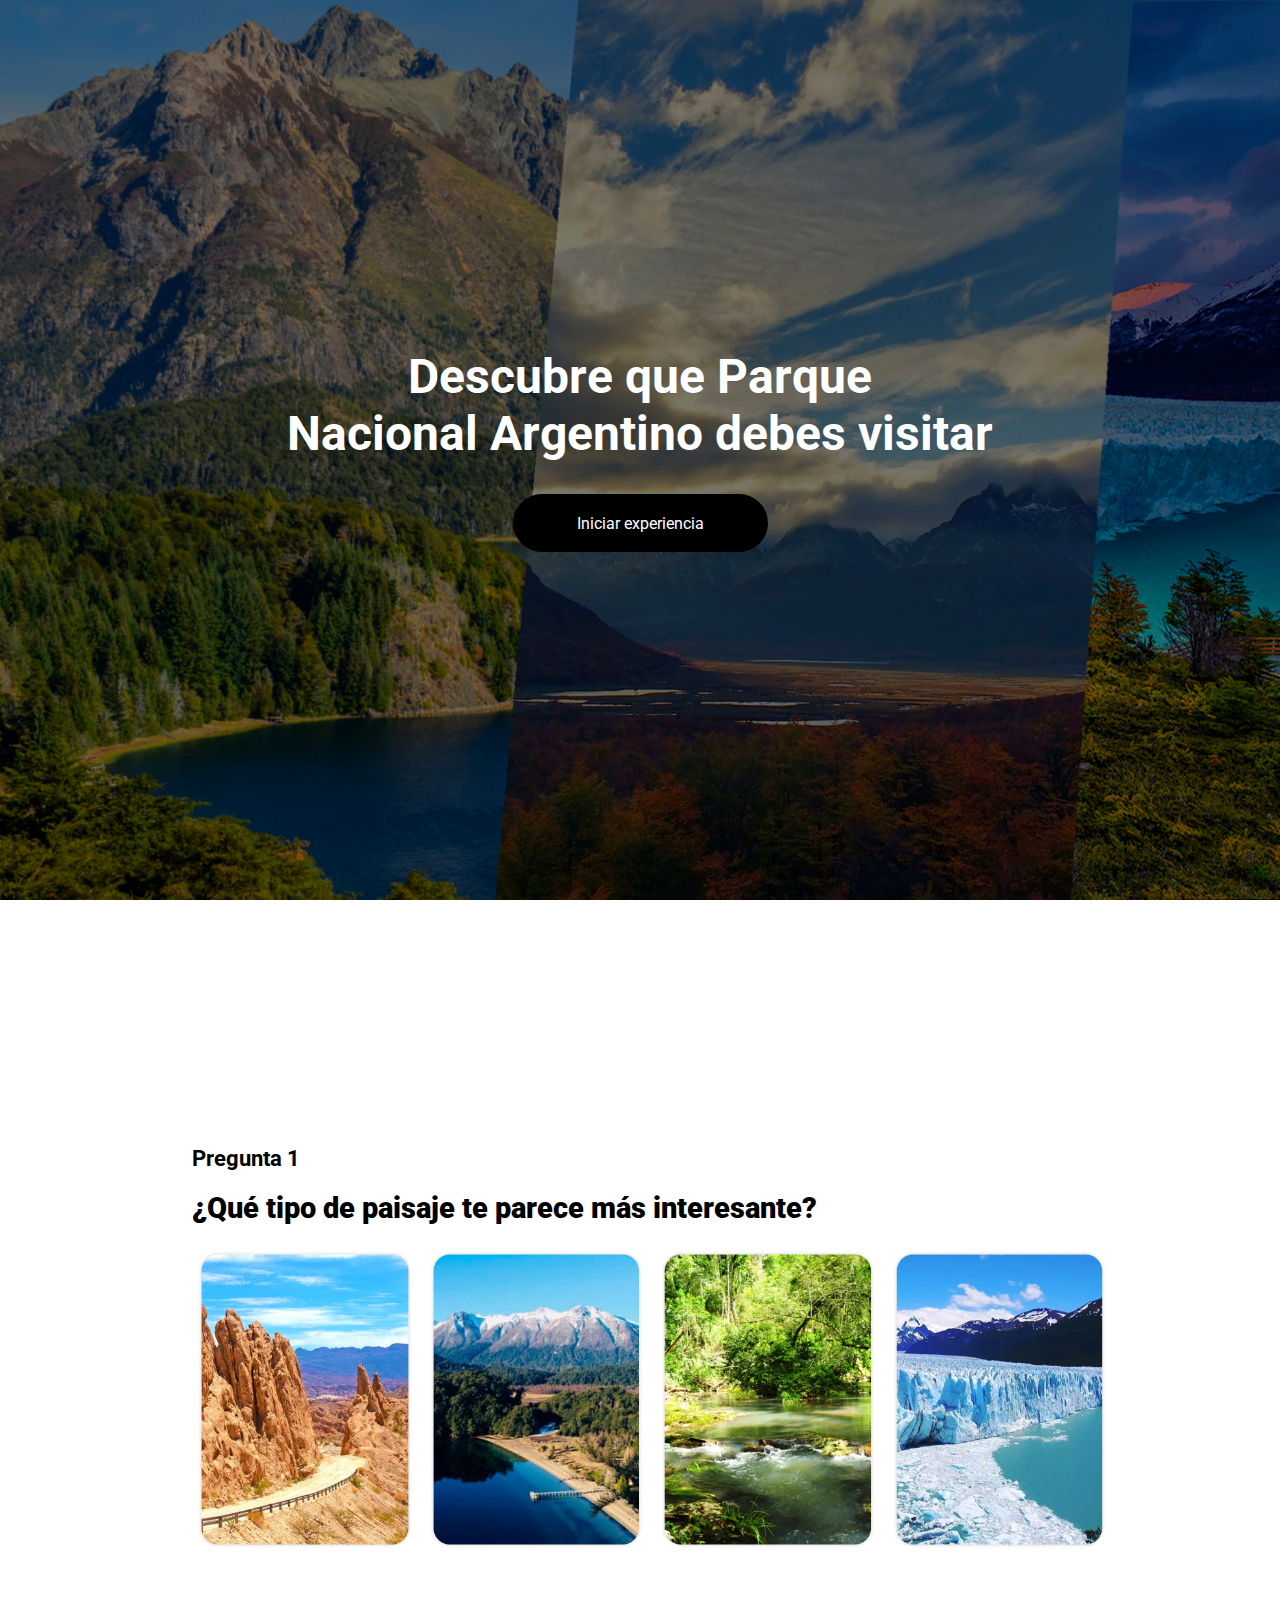
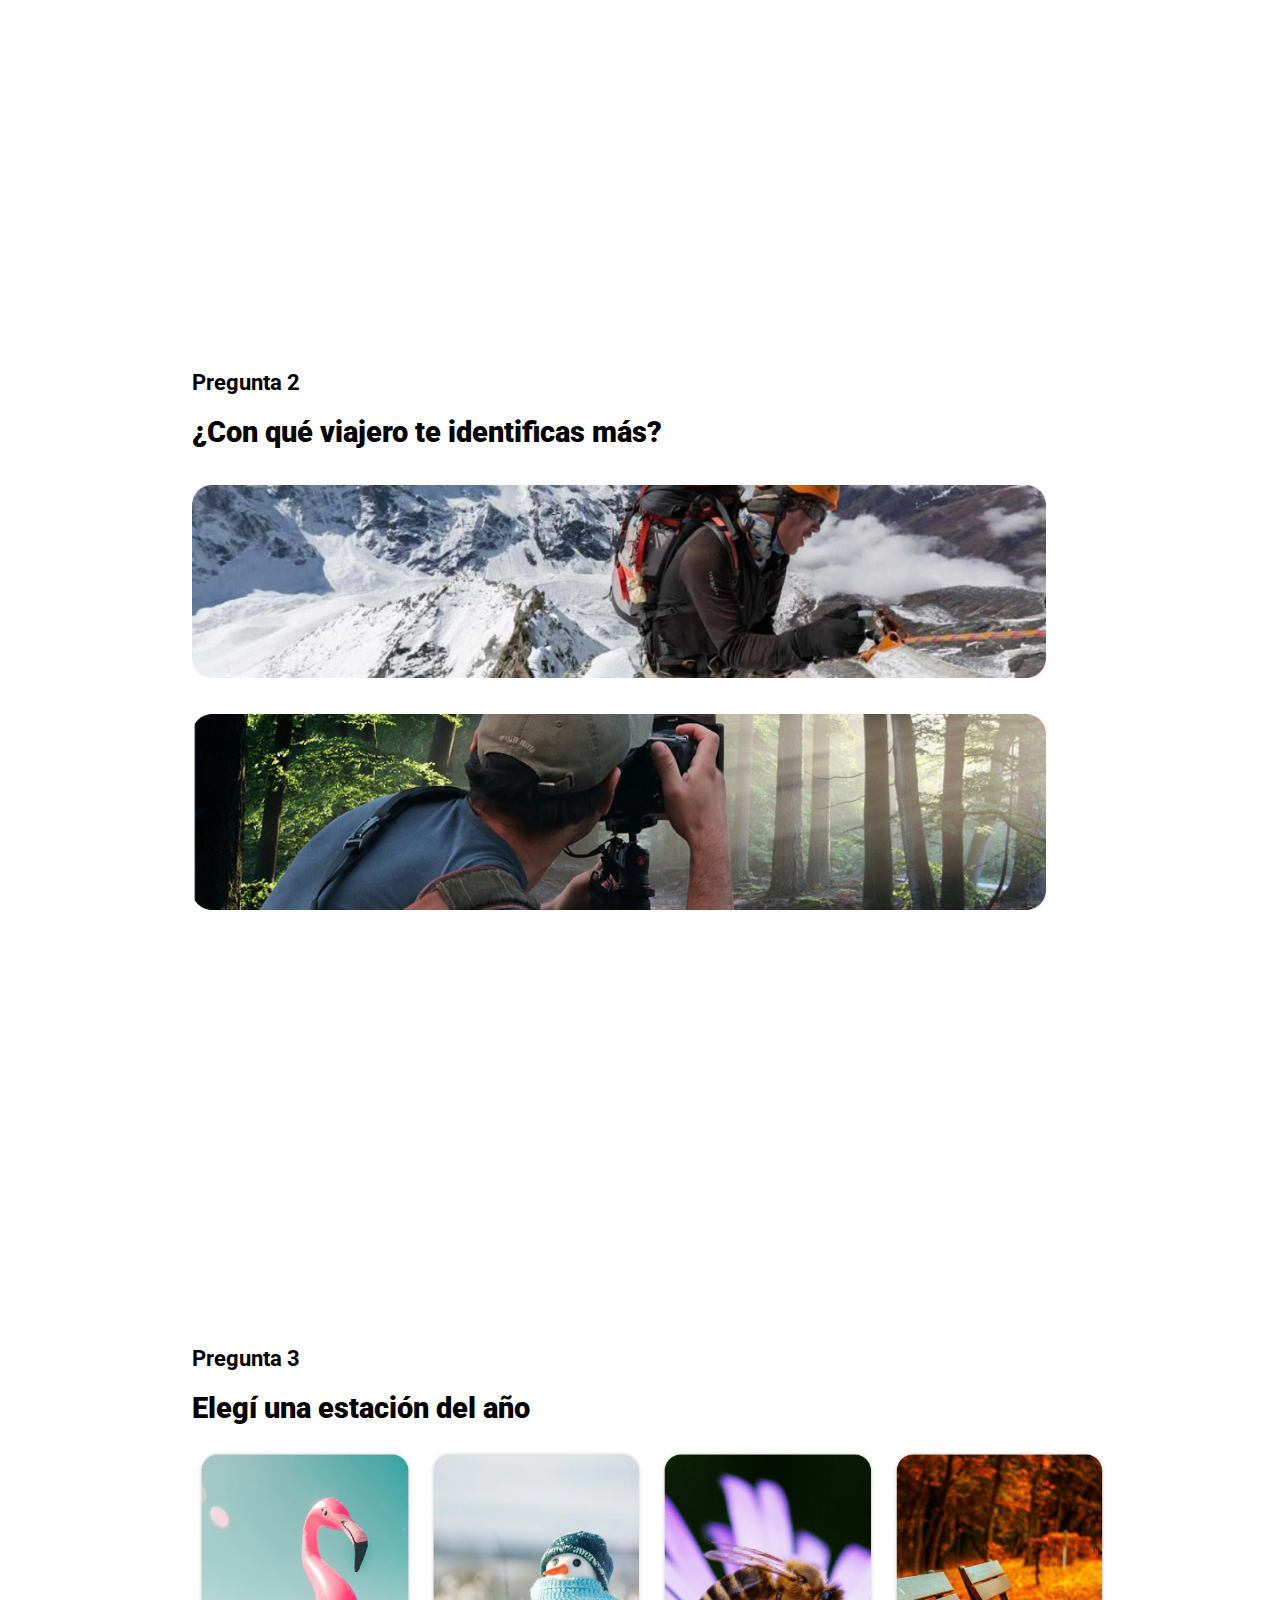
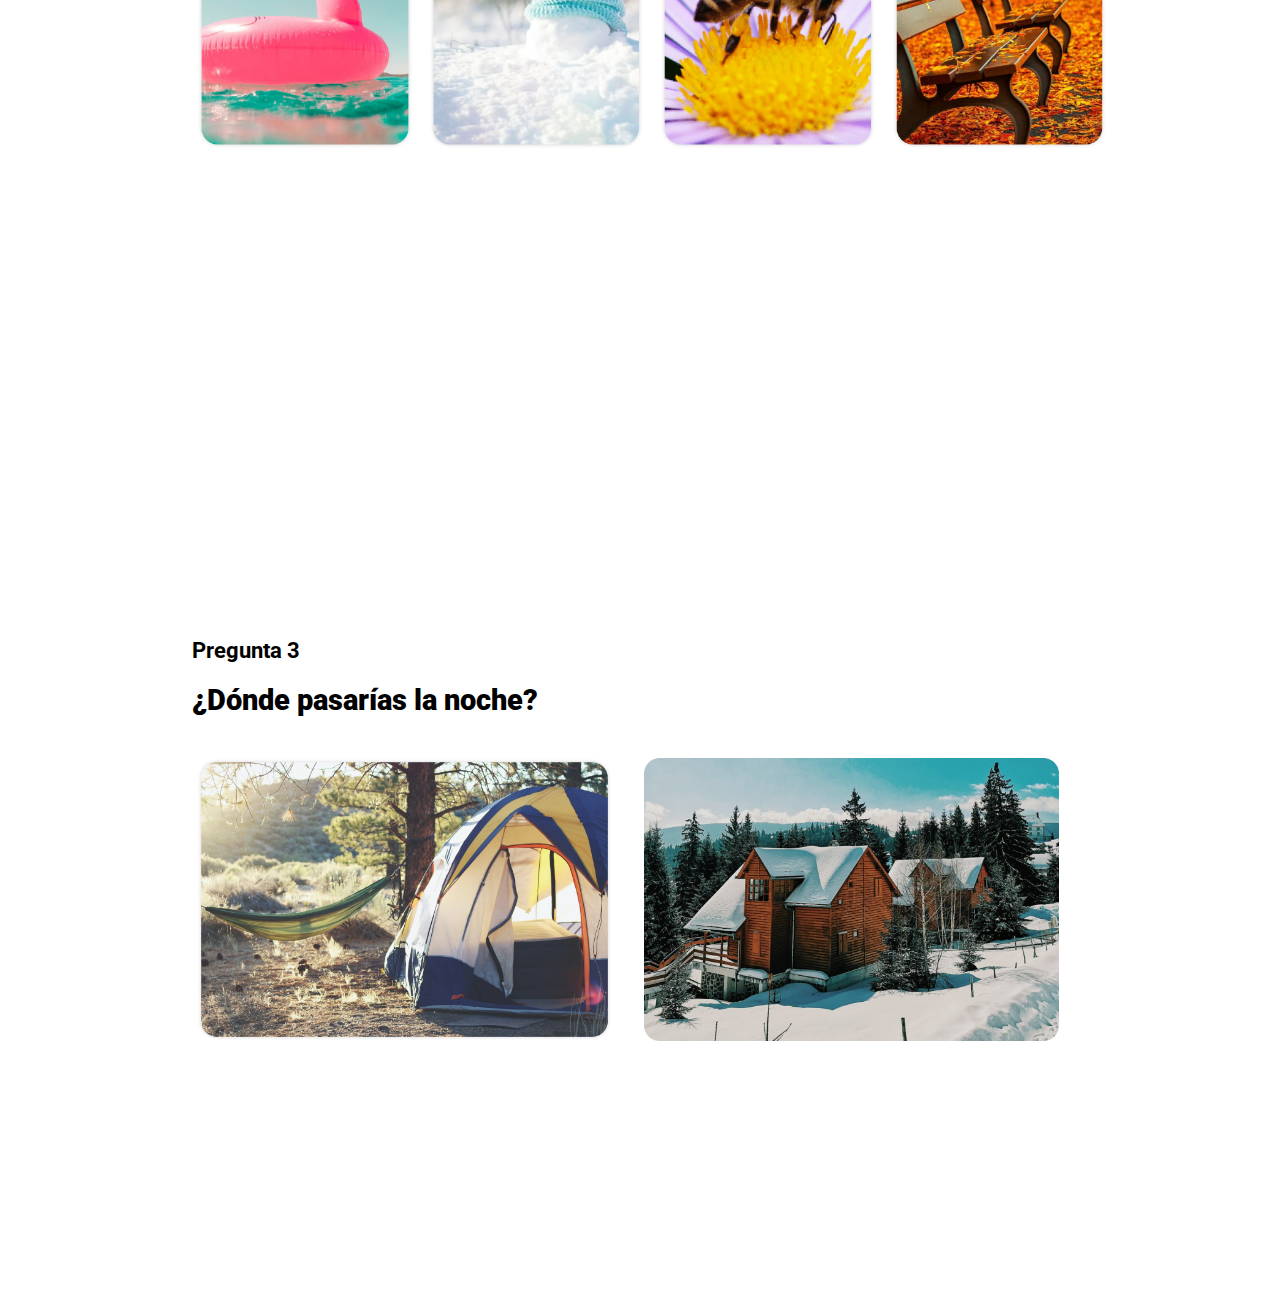
==== index.html @ 92cef0de "a" ====
<!DOCTYPE html>
<html lang="es" dir="ltr">

<head>
  <meta charset="utf-8">
  <title>Areas Protegidas</title>
  <link href="https://fonts.googleapis.com/css2?family=Roboto:ital,wght@0,100;0,300;0,400;0,500;0,700;0,900;1,100;1,300;1,400;1,500;1,700;1,900&display=swap" rel="stylesheet">
  <link rel="stylesheet" href="https://cdnjs.cloudflare.com/ajax/libs/animate.css/4.1.1/animate.min.css" />
  <link rel="stylesheet" href="index.css">
</head>

<body>


  <div style="background-image: url(./img/fondoencuesta.jpg);
     background-size: cover;" class="portada-encuesta" >

    <h1 id="titulo-portada">Descubre que Parque <br> Nacional Argentino debes visitar</h1>
    <button class="">
      Iniciar experiencia
    </button>

  </div>
  <div class="pregunta" id="pregunta-1">

    <h3>Pregunta 1</h3>
    <h2>¿Qué tipo de paisaje te parece más interesante?</h2>
    <div class="opciones">
      <img class="preg1-img" src="img/preg1-rta1.png" alt="">
      <img class="preg1-img" src="img/preg1-rta2.jpg" alt="">
      <img class="preg1-img" src="img/preg1-rta3.jpg" alt="">
      <img class="preg1-img" src="img/preg1-rta4.jpg" alt="">
    </div>

  </div>
  <div class="pregunta" id="pregunta-2">

    <h3>Pregunta 2</h3>
    <h2>¿Con qué viajero te identificas más?</h2>
    <div class="opciones2">
      <img class="preg2-img" src="img/preg2-rta1.jpg" alt="">
      <img class="preg2-img" src="img/preg2-rta2.jpg" alt="">
    </div>

  </div>
  <div class="pregunta" id="pregunta-3">

    <h3>Pregunta 3</h3>
    <h2>Elegí una estación del año</h2>
    <div class="opciones">
      <img class="preg1-img" src="img/preg3-rta1.jpg" alt="">
      <img class="preg1-img" src="img/preg3-rta2.jpg" alt="">
      <img class="preg1-img" src="img/preg3-rta3.jpg" alt="">
      <img class="preg1-img" src="img/preg3-rta4.jpg" alt="">
    </div>

  </div>
  <div class="pregunta" id="pregunta-4">

    <h3>Pregunta 3</h3>
    <h2>¿Dónde pasarías la noche?</h2>
    <div class="opciones">
      <img class="preg4-img" src="img/preg4-rta1.jpg" alt="">
      <img class="preg4-img" src="img/preg4-rta2.jpg" alt="">
    </div>

  </div>
</body>

</html>
---- index.css ----
* {
  margin: 0px;
  padding: 0px;
  font-family: Roboto;
  box-sizing: border-box;
  color: white;
  overflow-x: hidden;
}

body {
  overflow: overlay;
}

/*=========== ENCUESTA ========== */

.portada-encuesta{
  display: flex;
  align-items: center;
  justify-content: center;
  height: 100vh;
  flex-direction: column;
}

.portada-encuesta button{
  background-color: black;
  padding:1.2em 4em;
  margin-top: 2em;
  border-radius: 2em;
  font-size: 1rem;
  border: 0px solid black;
}

#titulo-portada{
  color: white;
  text-align: center;
  font-size:3rem;
}

.pregunta{
  display: flex;
  /*align-items: center;*/
  justify-content: center;
  height: 100vh;
  flex-direction: column;
  padding-left: 12rem;
}

.pregunta h2{
  color: black;
}.pregunta h3{
  color: black;
}


.preg1-img{
  width: 20%;
  transition: 0.5s;
}
.preg1-img:hover{
  opacity: 0.8;
}

.preg2-img{
  width: 80%;
  padding: 1em;
  transition: 0.5s;
  padding-left: 0px;
}
.preg2-img:hover{
    opacity: 0.8;
}

.preg4-img{
  width: 40%;

  padding: 1em;
  padding-left: 0px;
  transition: 0.5s;
}
.preg4-img:hover{
    opacity: 0.8;
}

/*=============================== */

h2{

  font-weight: 900;
  font-size: 1.8em;
  padding: 20px 0px;

}

h3{

  font-family: Roboto;
  font-style: black;
  font-size: 22px;
  display: block;

}

h4{



}

h5{



}

::-webkit-scrollbar {
  width: 0.8em;
  background: rgba(116, 149, 182, 0.8);
}

::-webkit-scrollbar-track {
  background: rgba(116, 149, 182, 0.8);
  border-radius: 100vw;
  margin-block: .5em;
}

::-webkit-scrollbar-thumb {
  background: rgba(255, 255, 255, 0.8);
  border-radius: 100vw;
}

::-webkit-scrollbar-thumb:hover {
  background: rgba(255, 255, 255, 0.5);
}

/* CONTENEDOR PRINCIPAL DE DIAPOSITIVAS */
.container {
  height: 100vh;
  scroll-snap-type: y mandatory;
  overflow-y: scroll;
  scroll-behavior: smooth;
}

/* CLASE GENERAL DE DIAPOSITIVAS */
.diapositiva {
  height: 100vh;
  scroll-snap-align: center;
  display: flex;
  /*justify-content: center;*/
  align-items: center;
}


/* --------------INDICE----------------*/
.indice{
  width: 300px;
  position: relative;
  left: 320px;
  margin-left: -300px;
  overflow: visible;
}
.indice li{
  padding: 10px 0px;
}
.indice span{
  font-size: 1vw;
}
/*efectogrow*/
.hvr-grow {
  /*display: inline-block;*/
  vertical-align: middle;
  transform: translateZ(0);
  box-shadow: 0 0 1px rgba(0, 0, 0, 0);
  backface-visibility: hidden;
  -moz-osx-font-smoothing: grayscale;
  transition-duration: 0.3s;
  transition-property: transform;
  /*opacity: 50%;*/
}
.indice .hvr-grow a:hover{
  color: #ffffff;
  opacity: 100%;
}

.hvr-grow:hover,
.hvr-grow:focus,
.hvr-grow:active {
  transform: scale(1.2);
  opacity: 100%;
}

.indice li a{
  font-size: 1.2vw;
  padding: 10px;
  text-decoration: none;
  opacity: 50%;
}

a:-webkit-any-link {
  text-decoration: none;
}

/* 1 */
/*#one .indice li a{
  color: white;
}
/* 2 - 3 - 4 */
#two .indice li a, #three .indice li a, #four .indice li a{
  color: black;
}


/* 5 */

/* ----------------------------------- */
/* PROPIEDADES MAPA-BOTONES*/
.btnMapa{
  height: 1vw;
  width: 1vw;
  /*background-color: DodgerBlue;*/
  border: none;
  border-radius: 10px;
  color: white;
  opacity: 50%;
  cursor: pointer;
transition: all .5s ease-in-out;


}
.btnMapa:hover{
  opacity: 100%;
  transform: scale(1.2);

}

#btn1{
  position: relative;
  left: 30%;
  bottom: 86%;

}
#btn2{
  position: relative;
  left: 20%;
  bottom: 83%;
}
#btn3{
  position: relative;
  left: 47%;
  bottom: 81%;
}
#btn4{
  position: relative;
  left: 32%;
  bottom: 66%;
}
#btn5{
  position: relative;
  left: 3%;
  bottom: 46%;
}
#btn6{
  position: relative;
  left: 0%;
  bottom: 42%;
}
#btn7{
  position: relative;
  left: -6%;
  bottom: 18%;
}
#btn8{
  position: relative;
  left: -3%;
  bottom: 6%;
}
#btn9{
  position: relative;
  left: -12%;
  bottom: 38%;
  opacity: 100%;
}





/* ========================================== */
/* ID DE CADA DIAPOSITIVA */
#one {
}

#two {
  background-color: green;
  justify-content: center;
}

#three {
  background-color: blue;
}

#four {}

#five {
  background-image: url(./img/fondo.png);
  background-size: cover;

}

/* ========================================== */
/* PANTALLA 1 -PORTADA -*/
.diapositiva1 {
  display: flex;
  align-items: left;
  /*grid-gap: 3vw;*/
  padding: 5vw 0vw 0vw 5%;
  margin-left: 20vw;
}
.texto-parque {
  /* width: 50%; */
}

#titulo-parque {
  font-size: 6rem;
}

.mapaimg {
  height: auto;
  width: 86%;
  margin-left: 5vw;
}

#logo-puelo {
  width: 10em;
  transition: 0.5s;
}

#descripcion {
  display: flex;
  margin-top: 10px;
  gap: 2vw;
  align-items: center;
}

#p-descripcion {
  width: 80ch;
}

.servicios{
  margin-top: 6vh;
  display: flex;
}



.servicios div{
  padding: 2em;
  background-color: rgba(255, 255, 255, 0.2);
  border: 1px solid white;
  margin:0.2em 0.5em;
  border-radius: 0.3em;
  background-position: center;
  background-repeat: no-repeat;
  background-size: 80%;
}
.servicios div{
  cursor:pointer;
}

#servicios-1{
  background-image: url(./img/no-wifi.png);

}
#servicios-2{
  background-image: url(./img/cutlery.png);

}
#servicios-3{
  background-image: url(./img/parking.png);
    background-size: 40%;

}
#servicios-4{
  background-image: url(./img/no-smoking.png);
    background-size: 70%;
}
#servicios-5{
  background-image: url(./img/paw.png);
      background-size: 60%;

}
/* ========================================== */
/* PANTALLA 2 */

/* ========================================== */
/* PANTALLA 3 */

/* ========================================== */
/* PANTALLA 4 */


/* ========================================== */
/* PANTALLA 2 -ACTIVIDADES -*/

#two div{

box-sizing: border-box;

}

.Info {

background-color: white;
width: 67%;
height: 100%;
overflow-y: hidden;
color: #131313;
padding: 3%;

}

.Info p {

font-family: Roboto;
font-style: normal;
font-weight: normal;
font-size: 12px;
line-height: 112.69%;
/* or 23px */


color: #131313;

}


.TituloSección{

  font-family: Roboto;
  font-style: black;
  font-weight: 900;
  font-size: 48px;
  line-height: 100.69%;

}

.turquesa{

  color: #26CAC6;

}

.InformaciónMeteorológica{

background-color: red;
margin: 2em 0em;
display: flex;

}

.barra{

  width: 24px;
  height: 144.84px;
  border: none;

}

.Info button {

background: #C4C4C4;

}

.pueloMV{

  background: linear-gradient(180deg, #FFEA2E 0%, #26CAC6 100%);
  border-radius: 20px;

}


.pueloMI{




}

.pueloRV{

  background: linear-gradient(180deg, #FFEA2E 0%, #26CAC6 100%);
  border-radius: 20px;

}


.pueloRI{




}

.Actividades{

width: 100%;
height: 100%;
max-height: 100%;
overflow-y: hidden;

}


.ScrollHorizontal{

  overflow: auto;
  white-space: nowrap;

}

.Actividad{

  width: 400px;
  height: 200px;
  display: inline-block;
  overflow: none;
  white-space: nowrap;
  padding: 20px;
  border-radius: 50px, 35px;
  border-color: white;

}

/*------------SWITCH------------------------
/* The switch - the box around the slider */
.Interruptor{

position: relative;
left: 25px;
top: 70px;
text-align: left;

}

.switch {
  position: relative;
  display: inline-block;
  width: 60px;
  height: 34px;
}

/* Hide default HTML checkbox */
.switch input {
  opacity: 0;
  width: 0;
  height: 0;
}

/* The slider */
.slider {
  position: absolute;
  cursor: pointer;
  top: 0;
  left: 0;
  right: 0;
  bottom: 0;
  background-color: #ccc;
  -webkit-transition: .4s;
  transition: .4s;
}

.slider:before {
  position: absolute;
  content: "";
  height: 26px;
  width: 26px;
  left: 4px;
  bottom: 4px;
  background-color: white;
  -webkit-transition: .4s;
  transition: .4s;
}

input:checked + .slider {
  background-color: #2196F3;
}

input:focus + .slider {
  box-shadow: 0 0 1px #2196F3;
}

input:checked + .slider:before {
  -webkit-transform: translateX(26px);
  -ms-transform: translateX(26px);
  transform: translateX(26px);
}

/* Rounded sliders */
.slider.round {
  border-radius: 34px;
}

.slider.round:before {
  border-radius: 50%;
}

.Mapa{

height: 70%;
background-repeat: no-repeat;
background-size: contain;
background-position: center ;
text-align: center;

}

.Actividad div {

display: inline-block;
padding: 0%;
}

.ImagenActividad{

  width: auto;
  height: 100%;
  border-radius: 15px 0px 0px 15px;

}

.TextoActividad{

width: 50%;
height: 100%;
padding: 3%;
border-radius: 0px 15px 15px 0px;
text-align: left;
white-space: normal;

}

.TextoActividad p {

display: inline-block;

}


/* ========================================== */
/* RECOMENDACIONES (PANTALLA 5) */

.diapositiva5{
  width: 100%;
  display: flex;
  /*flex-direction: column;*/
  align-items: flex-start;
  /*padding: 25vh 0vw 0vh 16vw;*/

}
.contenido5{
  margin-left: 20vw;
}

.recomendaciones {
  display: block;
}

#vistazo-titulo {
  font-size: 4rem;
}

#parques-interesantes {
  margin-top: 2.5em;
  margin-bottom: 1em;
}

.opciones {
  display: flex;
  flex-direction: row;
  gap: 1em;
  height: auto;
  padding: 5px;
}

.Nahuel {
  border-radius: 1.02em;
  width: auto;
  min-height: 140px;
  height: auto;
  padding: 1.1em 0em 1.1em 1.1em;
  display: flex;
  margin-top: 1em;
}

.container-img-recomendacion{
  width: auto;
  display: flex;
  justify-content: center;
}

.img-recomendacion{
  width: 70%;
}

.texto-recomendacion{
  align-self: center;
}

.recomendacion-titulo{
  font-size: 1.5em;
  margin-top: 0.4em;
}


#tarjeta-recomendacion-1 {
  background: #52B8B0;
  position: relative;
top: 0;
transition: top ease 0.5s;
}

#tarjeta-recomendacion-1:hover{
  top: -10px;
}

#tarjeta-recomendacion-2 {
  background: #38BBEA;
  position: relative;
top: 0;
transition: top ease 0.5s;
}
#tarjeta-recomendacion-2:hover{
  top: -10px;
}

#tarjeta-recomendacion-3 {
  background: #38BBEA;
  position: relative;
top: 0;
transition: top ease 0.5s;
}
#tarjeta-recomendacion-3:hover{
  top: -10px;
}



/* ========================================== */
/* FOOTER */
#footer {
  background: #121212;
  padding: 5em;
    align-items: flex-start;
    display: flex;
    justify-content: space-between;
}

.footer-izquierda{
  justify-content: flex-end;
  align-self: flex-end;
  align-items: flex-end;
}

.footer-derecha{
  display: flex;
  width: auto;
  justify-content: flex-end;
  align-self: flex-end;
  align-items: flex-end;
}

.h2-footer{
  margin-top: 0em;
  font-size: 1.7em;
}

.h3-footer{
  font-size: 0.8em;
  font-weight: 200;
}

.integrantes{
  margin-top:5em;
}

li{
    margin: 0.4em 0;
    font-weight: 100;
    font-size: 0.8em;
}

#logo-taller{
  width: 50%;
  transition: 0.5s;
  margin-bottom: 8em;
}
#logo-taller:hover{
  opacity: 0.7;
}
#logo-fda{
  mix-blend-mode: screen;
  width: 20%;
  transition: 0.5s;

}

#logo-fda:hover{
  opacity: 0.7;
}
#logo-unlp{
  width: 45%;
  margin-right: 2em;
  transition: 0.5s;

}

#logo-unlp:hover{
  opacity: 0.7;
}
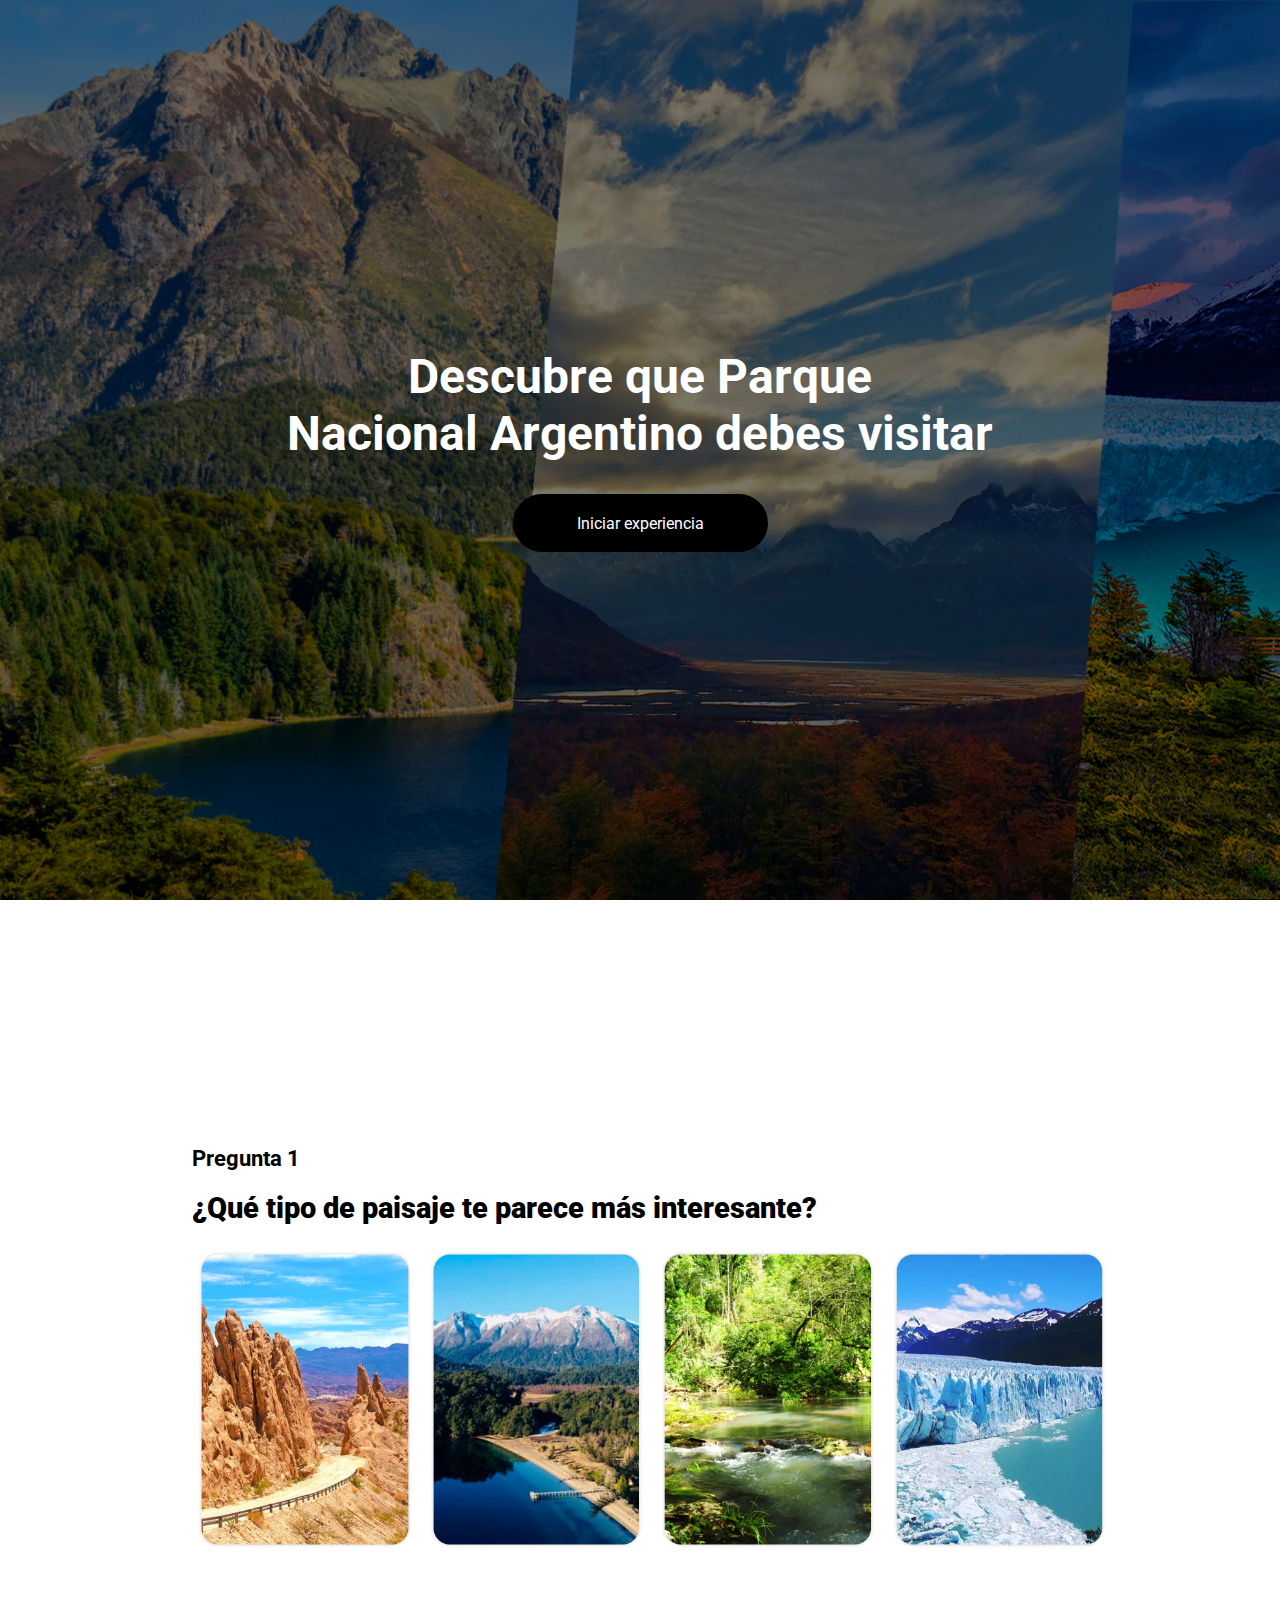
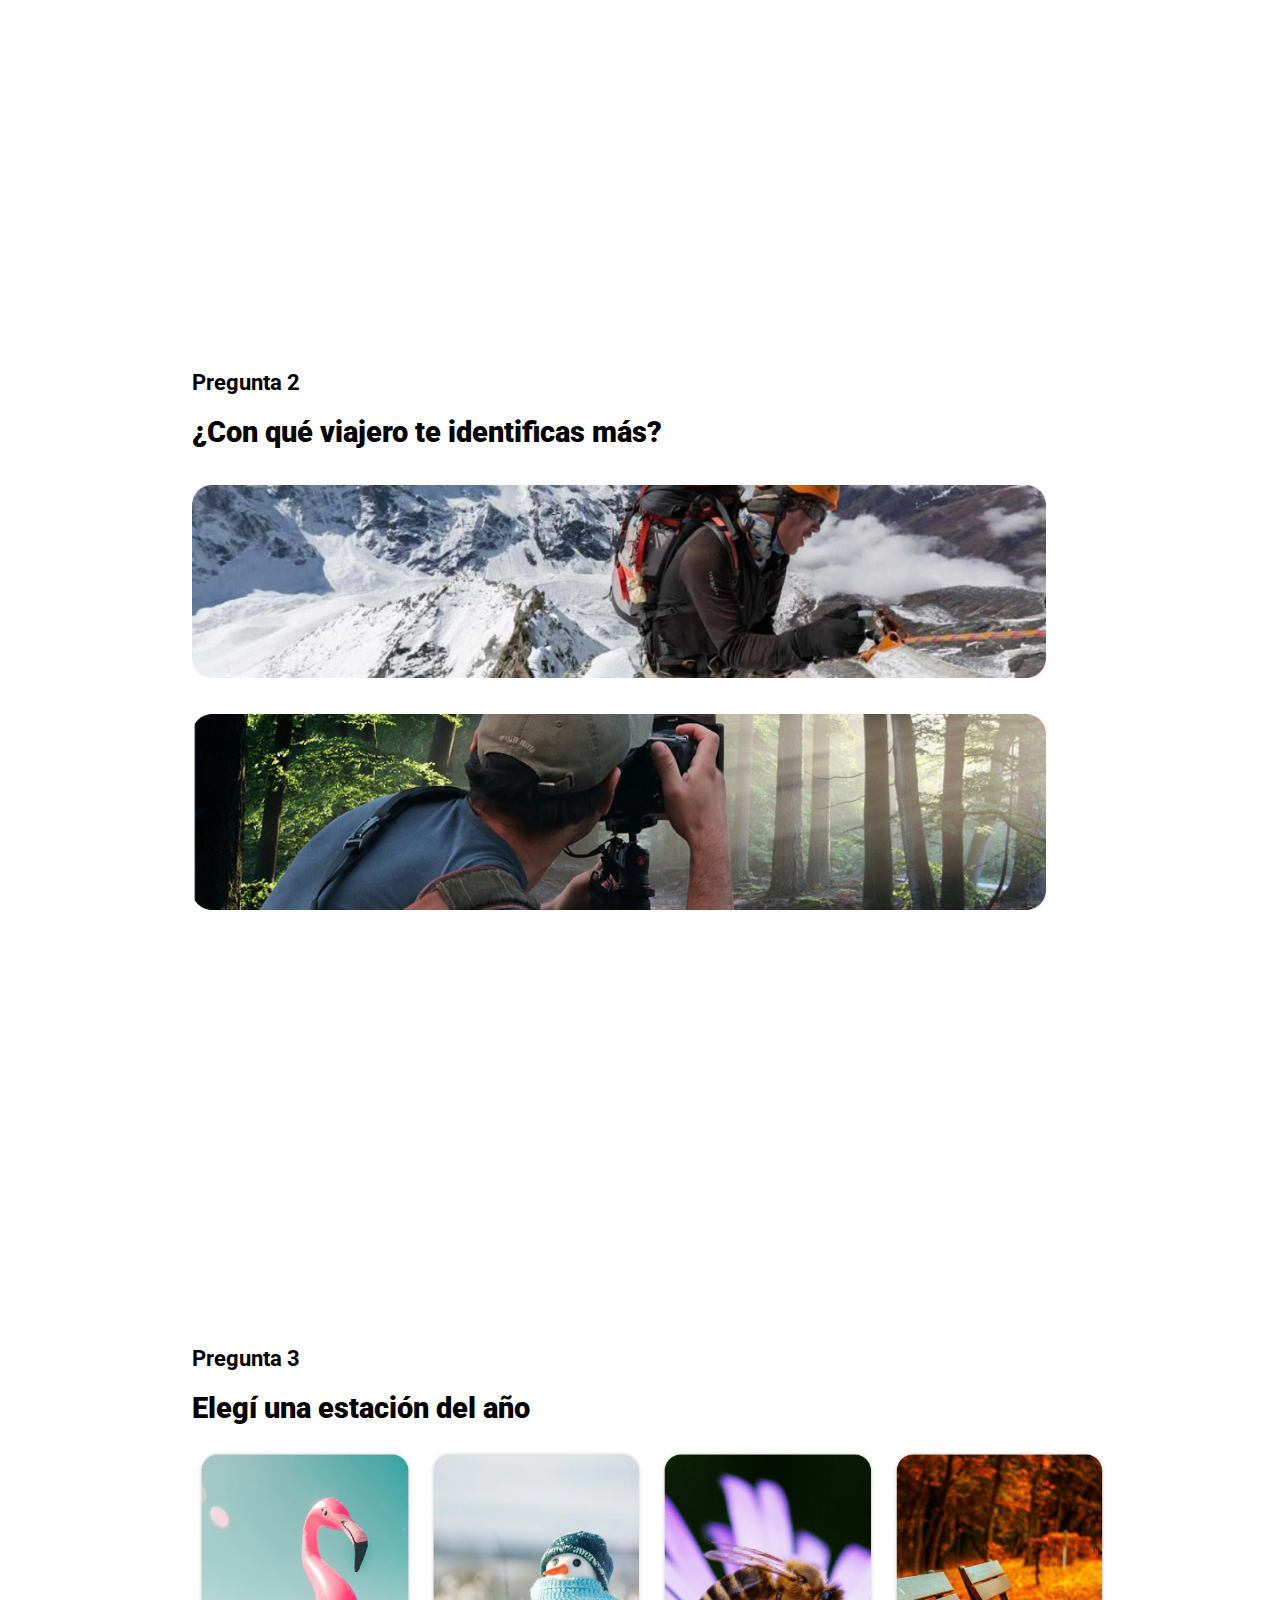
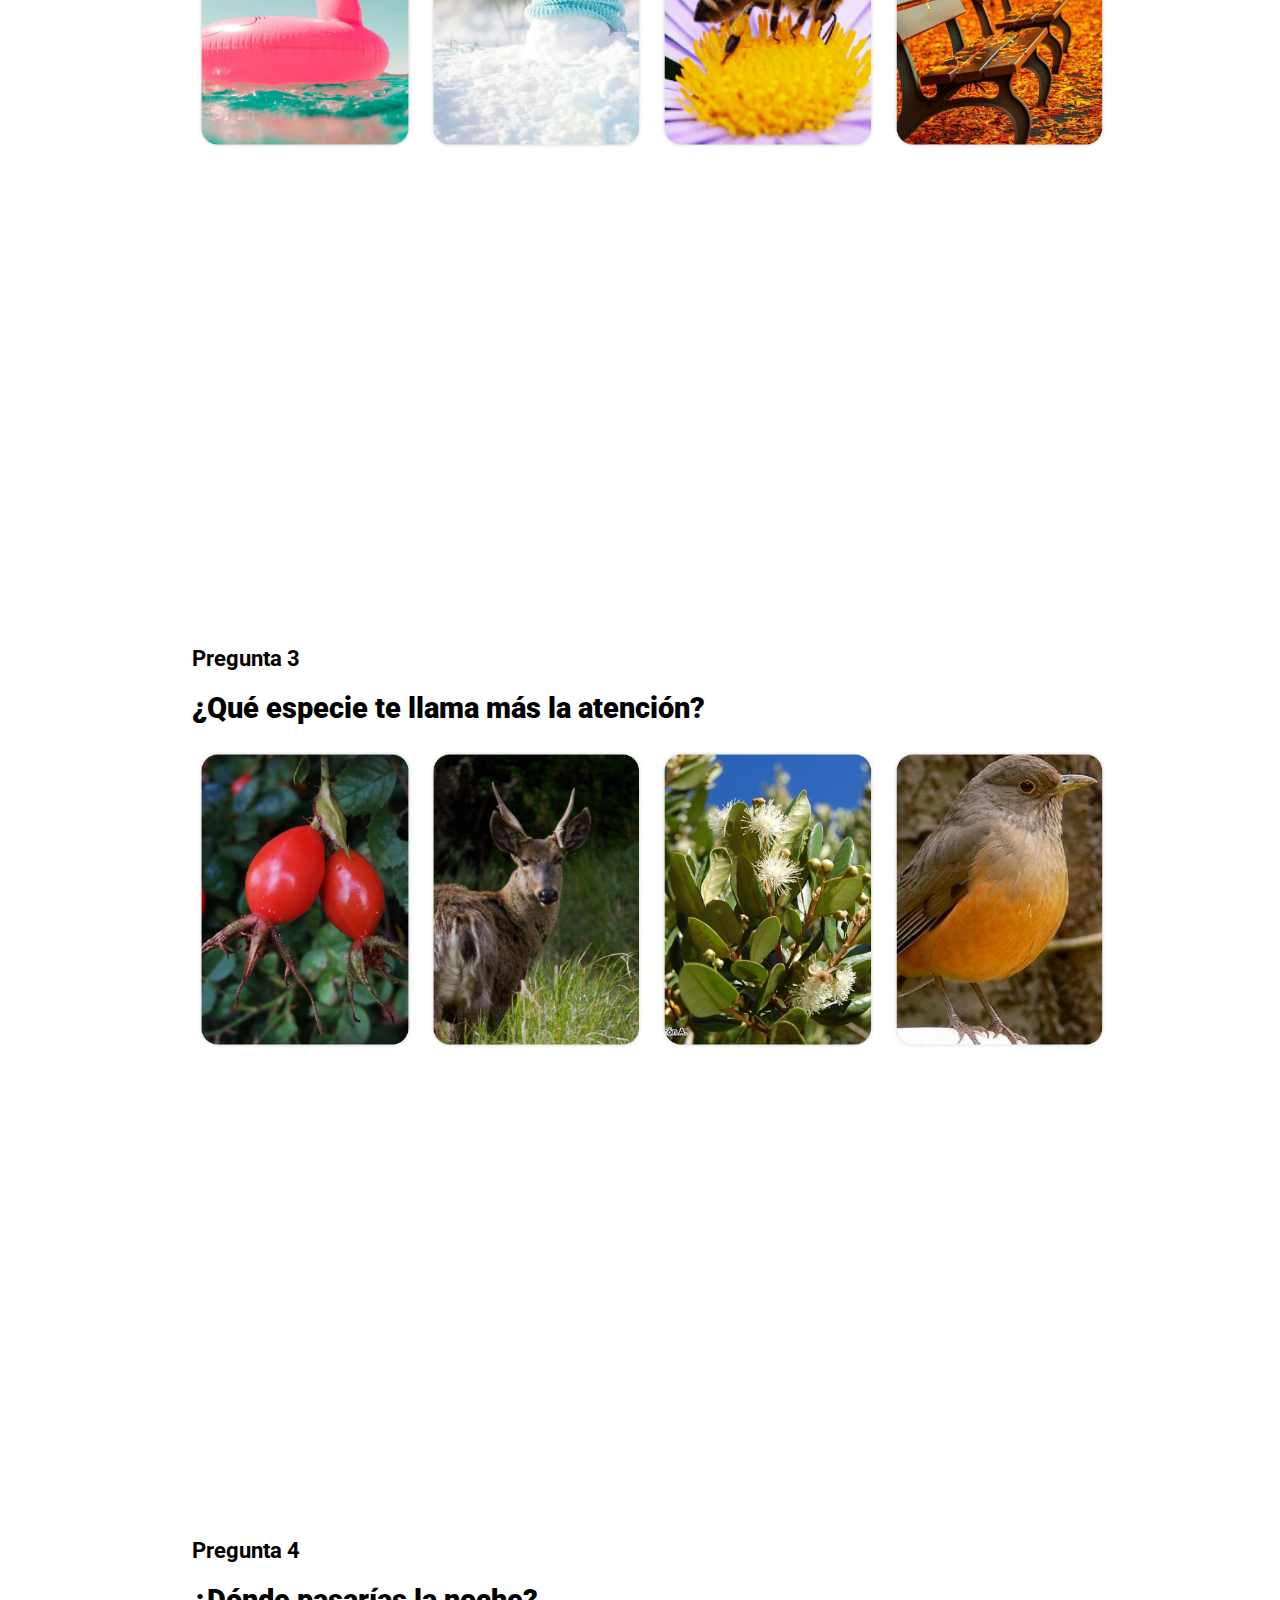
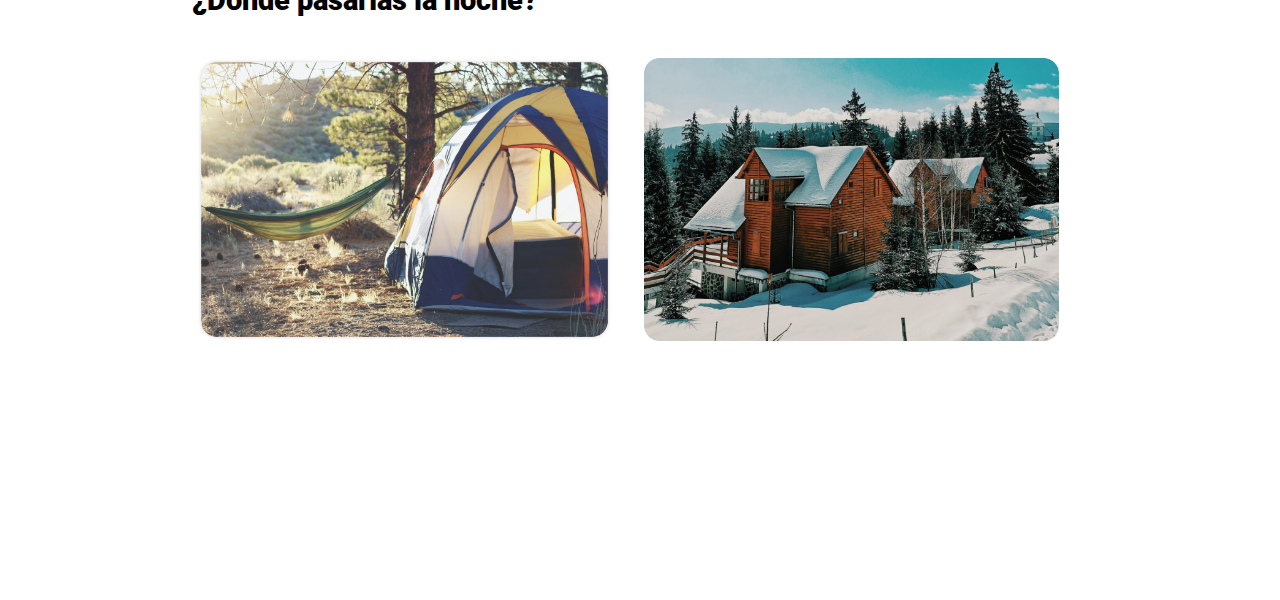
==== commit 889a962f: "pregunta3-2" ====
--- a/index.html
+++ b/index.html
@@ -55,9 +55,21 @@
     </div>
 
   </div>
+  <div class="pregunta" id="pregunta-3-2">
+
+    <h3>Pregunta 3</h3>
+    <h2>¿Qué especie te llama más la atención?</h2>
+    <div class="opciones">
+      <img class="preg1-img" src="img/preg3-2-rta1.jpg" alt="">
+      <img class="preg1-img" src="img/preg3-2-rta2.jpg" alt="">
+      <img class="preg1-img" src="img/preg3-2-rta3.jpg" alt="">
+      <img class="preg1-img" src="img/preg3-2-rta4.jpg" alt="">
+    </div>
+
+  </div>
   <div class="pregunta" id="pregunta-4">
 
-    <h3>Pregunta 3</h3>
+    <h3>Pregunta 4</h3>
     <h2>¿Dónde pasarías la noche?</h2>
     <div class="opciones">
       <img class="preg4-img" src="img/preg4-rta1.jpg" alt="">
--- a/index.css
+++ b/index.css
@@ -58,6 +58,7 @@
 }
 .preg1-img:hover{
   opacity: 0.8;
+  cursor: pointer;
 }
 
 .preg2-img{
@@ -68,6 +69,7 @@
 }
 .preg2-img:hover{
     opacity: 0.8;
+    cursor: pointer;
 }
 
 .preg4-img{
@@ -79,6 +81,7 @@
 }
 .preg4-img:hover{
     opacity: 0.8;
+    cursor: pointer;
 }
 
 /*=============================== */
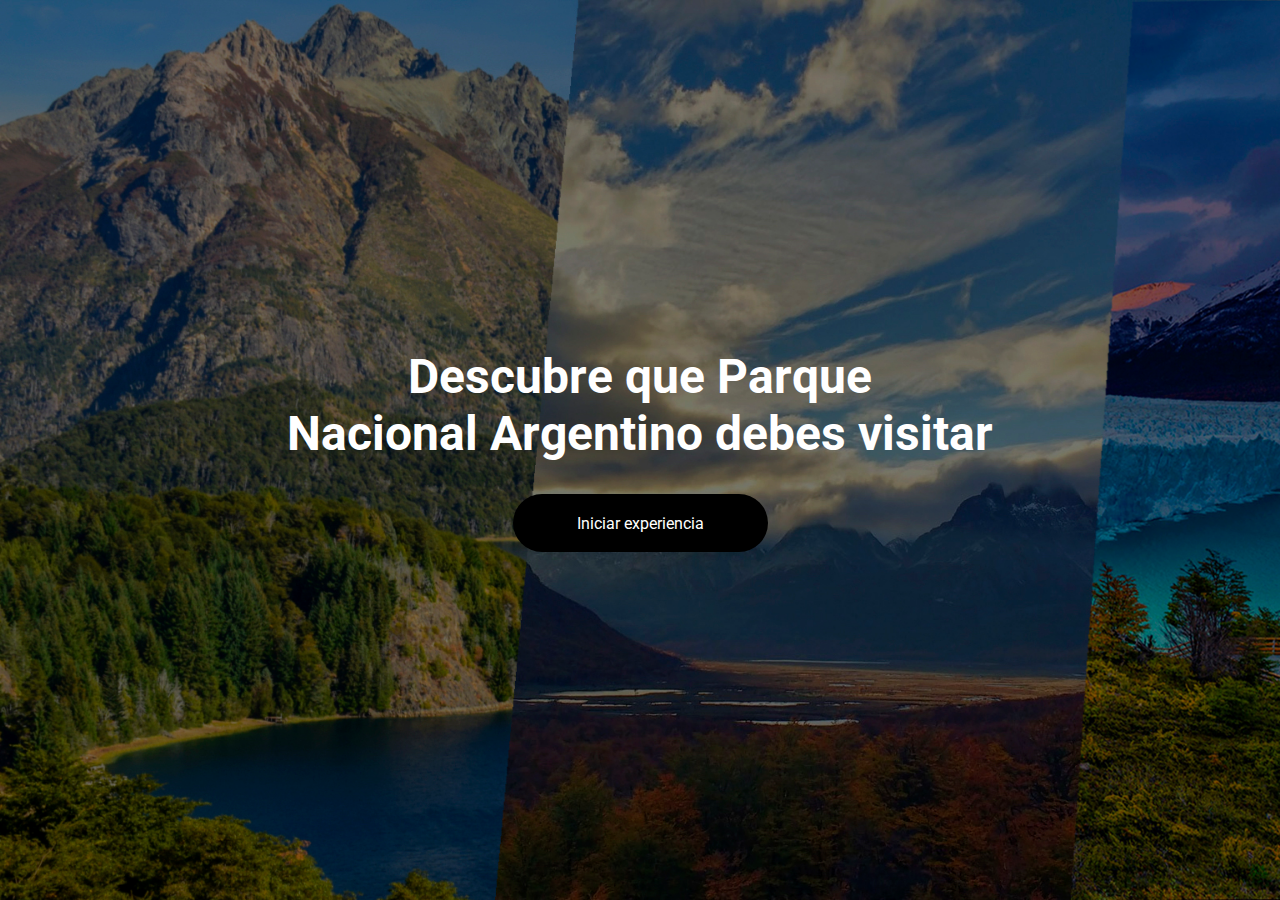
==== commit cc19f4c0: "a" ====
--- a/index.html
+++ b/index.html
@@ -4,24 +4,23 @@
 <head>
   <meta charset="utf-8">
   <title>Areas Protegidas</title>
+  <script src="https://ajax.googleapis.com/ajax/libs/jquery/3.5.1/jquery.min.js"></script>
   <link href="https://fonts.googleapis.com/css2?family=Roboto:ital,wght@0,100;0,300;0,400;0,500;0,700;0,900;1,100;1,300;1,400;1,500;1,700;1,900&display=swap" rel="stylesheet">
   <link rel="stylesheet" href="https://cdnjs.cloudflare.com/ajax/libs/animate.css/4.1.1/animate.min.css" />
   <link rel="stylesheet" href="index.css">
 </head>
 
 <body>
-
-
   <div style="background-image: url(./img/fondoencuesta.jpg);
-     background-size: cover;" class="portada-encuesta" >
+     background-size: cover;" class="portada-encuesta">
 
     <h1 id="titulo-portada">Descubre que Parque <br> Nacional Argentino debes visitar</h1>
-    <button class="">
+    <button id="botonIniciar" class="">
       Iniciar experiencia
     </button>
 
   </div>
-  <div class="pregunta" id="pregunta-1">
+  <div class="pregunta" id="pregunta-1" style="display: none;">
 
     <h3>Pregunta 1</h3>
     <h2>¿Qué tipo de paisaje te parece más interesante?</h2>
@@ -33,7 +32,7 @@
     </div>
 
   </div>
-  <div class="pregunta" id="pregunta-2">
+  <div class="pregunta" id="pregunta-2" style="display: none;">
 
     <h3>Pregunta 2</h3>
     <h2>¿Con qué viajero te identificas más?</h2>
@@ -43,7 +42,7 @@
     </div>
 
   </div>
-  <div class="pregunta" id="pregunta-3">
+  <div class="pregunta" id="pregunta-3" style="display: none;">
 
     <h3>Pregunta 3</h3>
     <h2>Elegí una estación del año</h2>
@@ -55,7 +54,7 @@
     </div>
 
   </div>
-  <div class="pregunta" id="pregunta-3-2">
+  <div class="pregunta" id="pregunta-3-2" style="display: none;">
 
     <h3>Pregunta 3</h3>
     <h2>¿Qué especie te llama más la atención?</h2>
@@ -67,7 +66,7 @@
     </div>
 
   </div>
-  <div class="pregunta" id="pregunta-4">
+  <div class="pregunta" id="pregunta-4" style="display: none;">
 
     <h3>Pregunta 4</h3>
     <h2>¿Dónde pasarías la noche?</h2>
@@ -77,6 +76,7 @@
     </div>
 
   </div>
+  <script src="index.js"></script>
 </body>
 
 </html>
--- a/index.css
+++ b/index.css
@@ -27,7 +27,7 @@
   margin-top: 2em;
   border-radius: 2em;
   font-size: 1rem;
-  border: 0px solid black;
+  border: none;
 }
 
 #titulo-portada{
@@ -112,6 +112,12 @@
 h5{
 
 
+
+}
+
+p{
+
+overflow-y: hidden;
 
 }
 
@@ -436,6 +442,7 @@
 }
 
 
+
 .TituloSección{
 
   font-family: Roboto;
@@ -526,9 +533,10 @@
   width: 400px;
   height: 200px;
   display: inline-block;
+  border-radius: 15px;
   overflow: none;
   white-space: nowrap;
-  padding: 20px;
+  padding: 0px;
   border-radius: 50px, 35px;
   border-color: white;
 
@@ -609,7 +617,7 @@
 
 .Mapa{
 
-height: 70%;
+height: 66%;
 background-repeat: no-repeat;
 background-size: contain;
 background-position: center ;
@@ -621,6 +629,7 @@
 
 display: inline-block;
 padding: 0%;
+overflow-y: hidden;
 }
 
 .ImagenActividad{
@@ -628,7 +637,7 @@
   width: auto;
   height: 100%;
   border-radius: 15px 0px 0px 15px;
-
+  overflow-y: hidden;
 }
 
 .TextoActividad{
@@ -639,14 +648,11 @@
 border-radius: 0px 15px 15px 0px;
 text-align: left;
 white-space: normal;
-
-}
-
-.TextoActividad p {
-
 display: inline-block;
-
-}
+overflow-y: hidden;
+
+}
+
 
 
 /* ========================================== */
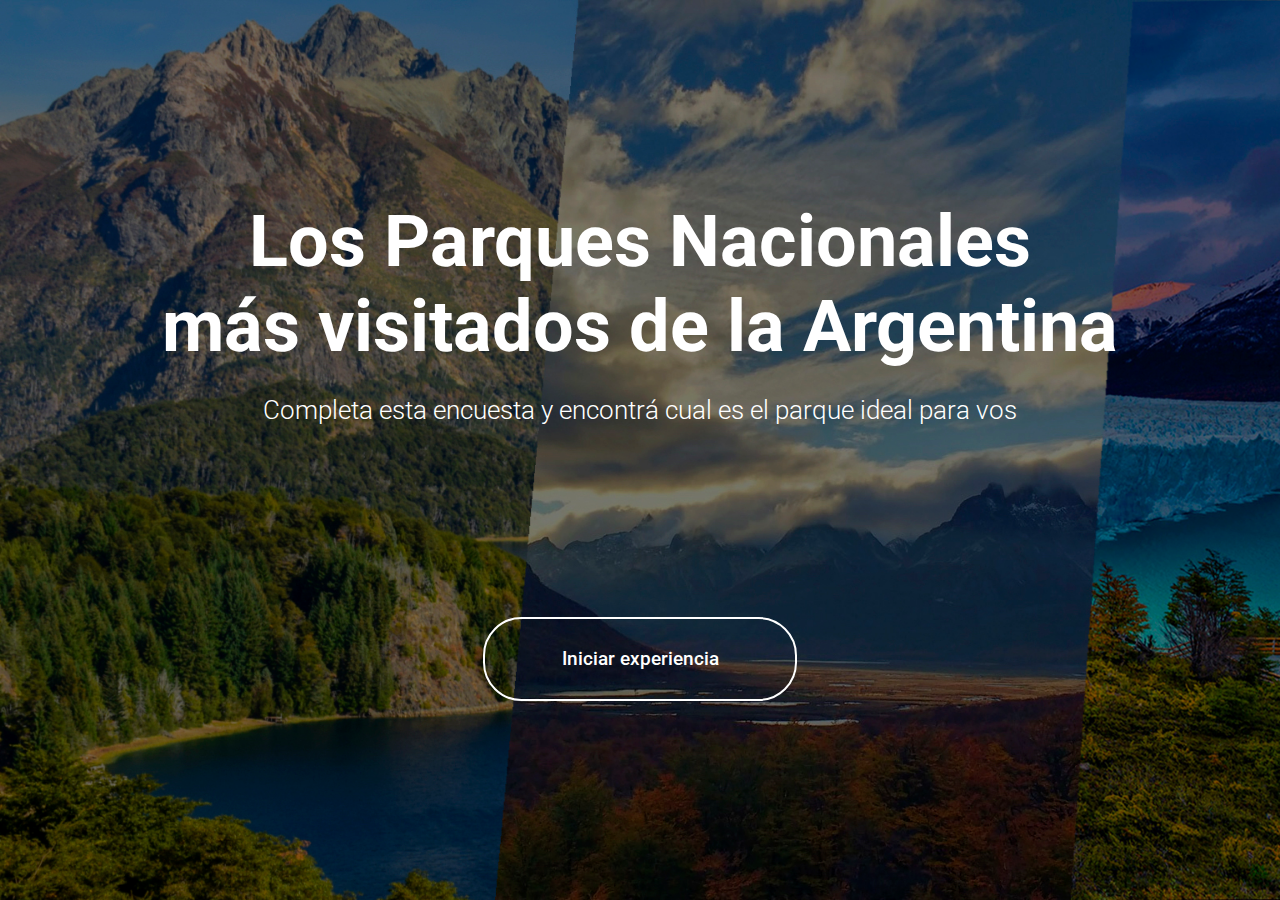
==== commit dbb424f3: "cambio-js" ====
--- a/index.html
+++ b/index.html
@@ -14,10 +14,11 @@
   <div style="background-image: url(./img/fondoencuesta.jpg);
      background-size: cover;" class="portada-encuesta">
 
-    <h1 id="titulo-portada">Descubre que Parque <br> Nacional Argentino debes visitar</h1>
-    <button id="botonIniciar" class="">
+    <h1 id="titulo-portada">Los Parques Nacionales <br> más visitados de la Argentina</h1>
+    <h4 id="subtitulo-portada">Completa esta encuesta y encontrá cual es el parque ideal para vos</h3>
+    <div id="botonIniciar" class="">
       Iniciar experiencia
-    </button>
+    </div>
 
   </div>
   <div class="pregunta" id="pregunta-1" style="display: none;">
@@ -25,10 +26,10 @@
     <h3>Pregunta 1</h3>
     <h2>¿Qué tipo de paisaje te parece más interesante?</h2>
     <div class="opciones">
-      <img class="preg1-img" src="img/preg1-rta1.png" alt="">
-      <img class="preg1-img" src="img/preg1-rta2.jpg" alt="">
-      <img class="preg1-img" src="img/preg1-rta3.jpg" alt="">
-      <img class="preg1-img" src="img/preg1-rta4.jpg" alt="">
+      <img id="p1b1" class="preg1-img" src="img/preg1-rta1.png" alt="">
+      <img id="p1b2" class="preg1-img" src="img/preg1-rta2.jpg" alt="">
+      <img id="p1b3" class="preg1-img" src="img/preg1-rta3.jpg" alt="">
+      <img id="p1b4" class="preg1-img" src="img/preg1-rta4.jpg" alt="">
     </div>
 
   </div>
@@ -37,8 +38,8 @@
     <h3>Pregunta 2</h3>
     <h2>¿Con qué viajero te identificas más?</h2>
     <div class="opciones2">
-      <img class="preg2-img" src="img/preg2-rta1.jpg" alt="">
-      <img class="preg2-img" src="img/preg2-rta2.jpg" alt="">
+      <img id="p2b1" class="preg2-img" src="img/preg2-rta1.jpg" alt="">
+      <img id="p2b2" class="preg2-img" src="img/preg2-rta2.jpg" alt="">
     </div>
 
   </div>
@@ -47,10 +48,10 @@
     <h3>Pregunta 3</h3>
     <h2>Elegí una estación del año</h2>
     <div class="opciones">
-      <img class="preg1-img" src="img/preg3-rta1.jpg" alt="">
-      <img class="preg1-img" src="img/preg3-rta2.jpg" alt="">
-      <img class="preg1-img" src="img/preg3-rta3.jpg" alt="">
-      <img class="preg1-img" src="img/preg3-rta4.jpg" alt="">
+      <img id="p3b1" class="preg3-img" src="img/preg3-rta1.jpg" alt="">
+      <img id="p3b2" class="preg3-img" src="img/preg3-rta2.jpg" alt="">
+      <img id="p3b3" class="preg3-img" src="img/preg3-rta3.jpg" alt="">
+      <img id="p3b4" class="preg3-img" src="img/preg3-rta4.jpg" alt="">
     </div>
 
   </div>
@@ -59,10 +60,10 @@
     <h3>Pregunta 3</h3>
     <h2>¿Qué especie te llama más la atención?</h2>
     <div class="opciones">
-      <img class="preg1-img" src="img/preg3-2-rta1.jpg" alt="">
-      <img class="preg1-img" src="img/preg3-2-rta2.jpg" alt="">
-      <img class="preg1-img" src="img/preg3-2-rta3.jpg" alt="">
-      <img class="preg1-img" src="img/preg3-2-rta4.jpg" alt="">
+      <img id="p32b1" class="preg32-img" src="img/preg3-2-rta1.jpg" alt="">
+      <img id="p32b2" class="preg32-img" src="img/preg3-2-rta2.jpg" alt="">
+      <img id="p32b3" class="preg32-img" src="img/preg3-2-rta3.jpg" alt="">
+      <img id="p32b4" class="preg32-img" src="img/preg3-2-rta4.jpg" alt="">
     </div>
 
   </div>
@@ -71,8 +72,8 @@
     <h3>Pregunta 4</h3>
     <h2>¿Dónde pasarías la noche?</h2>
     <div class="opciones">
-      <img class="preg4-img" src="img/preg4-rta1.jpg" alt="">
-      <img class="preg4-img" src="img/preg4-rta2.jpg" alt="">
+      <img id="p4b1" class="preg4-img" src="img/preg4-rta1.jpg" alt="">
+      <img id="p4b2" class="preg4-img" src="img/preg4-rta2.jpg" alt="">
     </div>
 
   </div>
--- a/index.css
+++ b/index.css
@@ -21,20 +21,37 @@
   flex-direction: column;
 }
 
-.portada-encuesta button{
-  background-color: black;
-  padding:1.2em 4em;
+.portada-encuesta div{
+background-color: rgba(255,255,255,0);
+  padding:1.5em 4em;
   margin-top: 2em;
   border-radius: 2em;
-  font-size: 1rem;
-  border: none;
+  font-size: 1.2rem;
+  font-weight: 500;
+  border: 2px solid white;
+  transition: all .8s ease-in-out;
+  margin-top: 15%;
+}
+
+#botonIniciar:hover{
+  cursor: pointer;
+  background-color: rgba(255,255,255,50);
+  color: black;
 }
 
 #titulo-portada{
   color: white;
   text-align: center;
-  font-size:3rem;
-}
+  font-size:4.5rem;
+}
+#subtitulo-portada{
+  color: white;
+  text-align: center;
+  font-size:1.6rem;
+  font-weight: 300;
+  margin-top: 1em;
+}
+
 
 .pregunta{
   display: flex;
@@ -61,6 +78,24 @@
   cursor: pointer;
 }
 
+.preg3-img{
+  width: 20%;
+  transition: 0.5s;
+}
+.preg3-img:hover{
+  opacity: 0.8;
+  cursor: pointer;
+}
+
+.preg32-img{
+  width: 20%;
+  transition: 0.5s;
+}
+.preg32-img:hover{
+  opacity: 0.8;
+  cursor: pointer;
+}
+
 .preg2-img{
   width: 80%;
   padding: 1em;
@@ -89,7 +124,7 @@
 h2{
 
   font-weight: 900;
-  font-size: 1.8em;
+  font-size: 44px;
   padding: 20px 0px;
 
 }
@@ -98,8 +133,9 @@
 
   font-family: Roboto;
   font-style: black;
-  font-size: 22px;
+  font-size: 30px;
   display: block;
+  margin: 8px 0px;
 
 }
 
@@ -117,7 +153,9 @@
 
 p{
 
+font-size: 16px;
 overflow-y: hidden;
+color: #131313;
 
 }
 
@@ -352,6 +390,8 @@
 
 #p-descripcion {
   width: 80ch;
+  color:white;
+  font-weight: 400;
 }
 
 .servicios{
@@ -419,28 +459,13 @@
 .Info {
 
 background-color: white;
-width: 67%;
+width: 77%;
 height: 100%;
 overflow-y: hidden;
 color: #131313;
 padding: 3%;
 
 }
-
-.Info p {
-
-font-family: Roboto;
-font-style: normal;
-font-weight: normal;
-font-size: 12px;
-line-height: 112.69%;
-/* or 23px */
-
-
-color: #131313;
-
-}
-
 
 
 .TituloSección{
@@ -475,12 +500,6 @@
 
 }
 
-.Info button {
-
-background: #C4C4C4;
-
-}
-
 .pueloMV{
 
   background: linear-gradient(180deg, #FFEA2E 0%, #26CAC6 100%);
@@ -516,15 +535,18 @@
 width: 100%;
 height: 100%;
 max-height: 100%;
+overflow: hidden;
+overflow-x: initial;
+
+}
+
+
+.ScrollHorizontal{
+
+height: 40%;
+overflow: auto;
+white-space: nowrap;
 overflow-y: hidden;
-
-}
-
-
-.ScrollHorizontal{
-
-  overflow: auto;
-  white-space: nowrap;
 
 }
 
@@ -533,6 +555,7 @@
   width: 400px;
   height: 200px;
   display: inline-block;
+  margin: 1em 1.5em;
   border-radius: 15px;
   overflow: none;
   white-space: nowrap;
@@ -548,8 +571,15 @@
 
 position: relative;
 left: 25px;
-top: 70px;
+top: 30px;
 text-align: left;
+display: flex;
+
+}
+
+.ISwitch{
+
+padding: 0px 20px;
 
 }
 
@@ -558,6 +588,7 @@
   display: inline-block;
   width: 60px;
   height: 34px;
+  top: 3px;
 }
 
 /* Hide default HTML checkbox */
@@ -575,7 +606,7 @@
   left: 0;
   right: 0;
   bottom: 0;
-  background-color: #ccc;
+  background-color: #cccccc;
   -webkit-transition: .4s;
   transition: .4s;
 }
@@ -593,7 +624,7 @@
 }
 
 input:checked + .slider {
-  background-color: #2196F3;
+  background-color: #ccc;
 }
 
 input:focus + .slider {
@@ -617,7 +648,7 @@
 
 .Mapa{
 
-height: 66%;
+height: 62%;
 background-repeat: no-repeat;
 background-size: contain;
 background-position: center ;
@@ -625,10 +656,15 @@
 
 }
 
+.iconosMapa{
+
+position: relative;
+
+}
+
 .Actividad div {
 
 display: inline-block;
-padding: 0%;
 overflow-y: hidden;
 }
 
@@ -694,7 +730,8 @@
 .Nahuel {
   border-radius: 1.02em;
   width: auto;
-  min-height: 140px;
+  min-width: 297px;
+  min-height: 155px;
   height: auto;
   padding: 1.1em 0em 1.1em 1.1em;
   display: flex;
@@ -708,7 +745,10 @@
 }
 
 .img-recomendacion{
-  width: 70%;
+  min-width: 120px;
+  width: 80%;
+  max-height:100%;
+  height: auto;
 }
 
 .texto-recomendacion{
@@ -718,11 +758,12 @@
 .recomendacion-titulo{
   font-size: 1.5em;
   margin-top: 0.4em;
+  width: 6em;
 }
 
 
 #tarjeta-recomendacion-1 {
-  background: #52B8B0;
+
   position: relative;
 top: 0;
 transition: top ease 0.5s;
@@ -733,7 +774,7 @@
 }
 
 #tarjeta-recomendacion-2 {
-  background: #38BBEA;
+
   position: relative;
 top: 0;
 transition: top ease 0.5s;
@@ -743,7 +784,7 @@
 }
 
 #tarjeta-recomendacion-3 {
-  background: #38BBEA;
+
   position: relative;
 top: 0;
 transition: top ease 0.5s;
